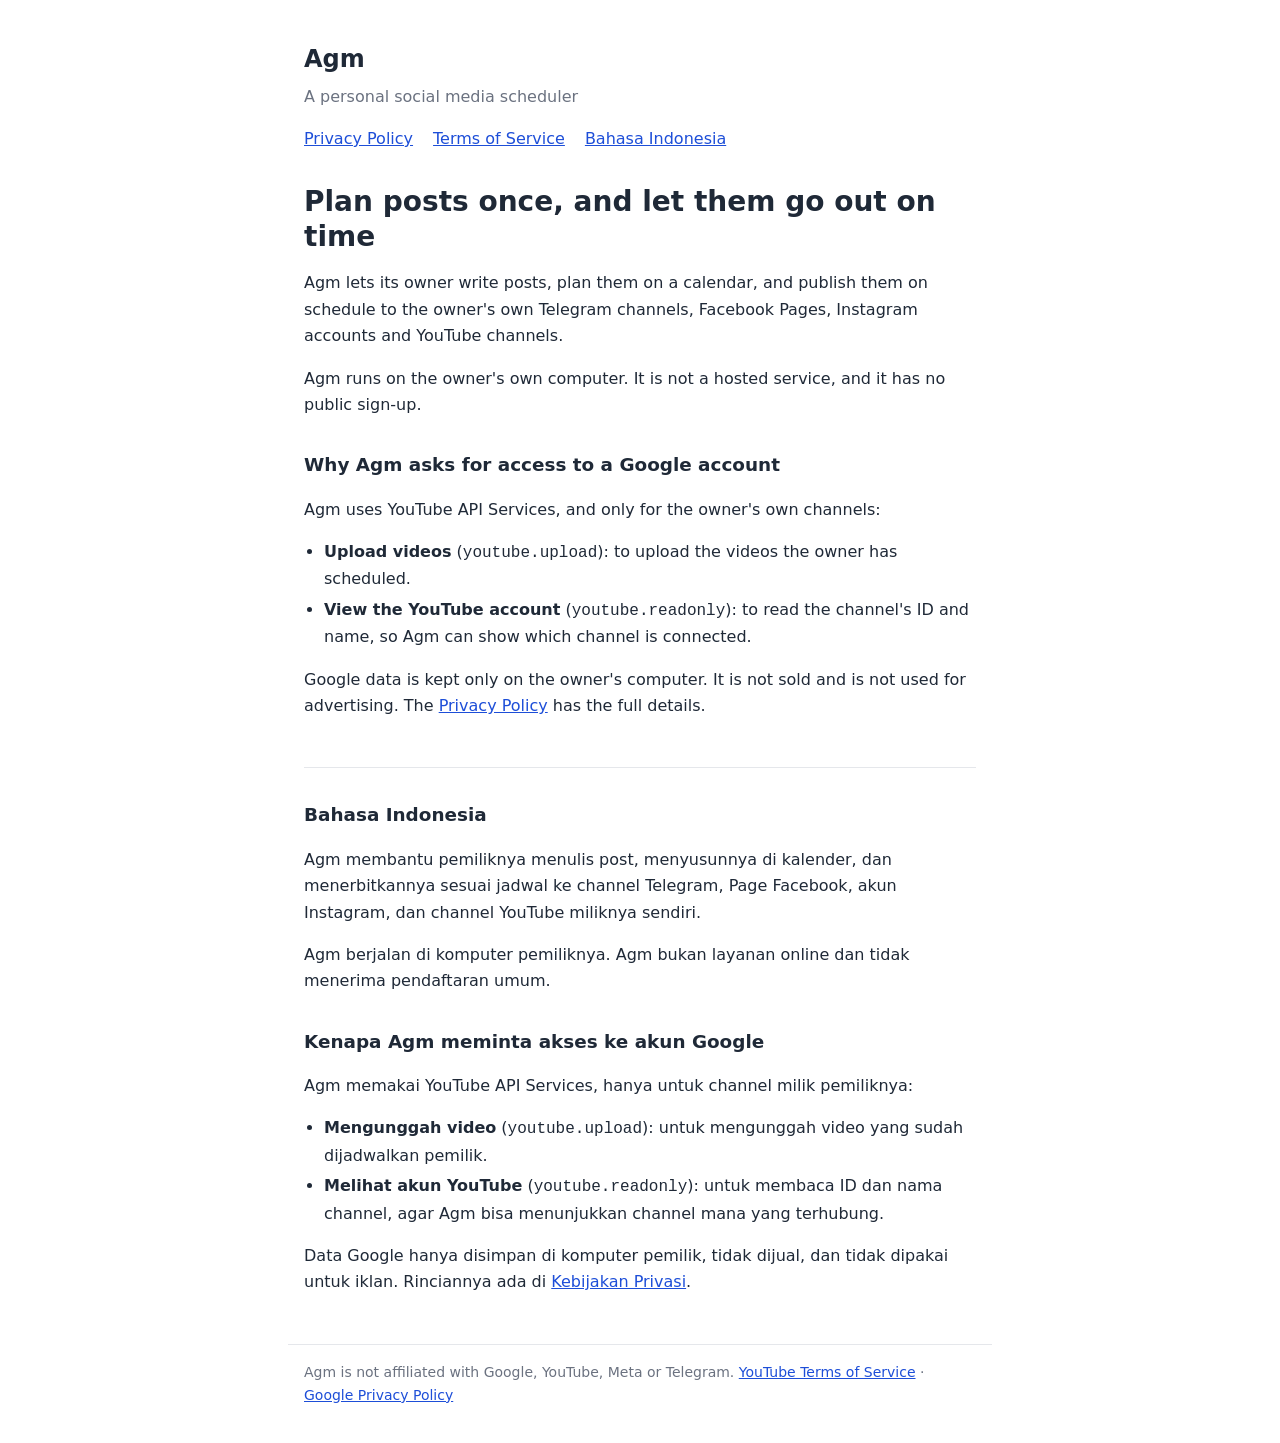
==== index.html @ 5116f242 "Add Agm home, privacy and terms pages Google's consent screen settings link to these pages.  Co-Auth" ====
<!doctype html>
<html lang="en">
<head>
  <meta charset="utf-8">
  <meta name="viewport" content="width=device-width, initial-scale=1">
  <title>Agm - personal social media scheduler</title>
  <meta name="description" content="Agm is a personal social media scheduler that runs on its owner's own computer.">
  <link rel="stylesheet" href="style.css">
</head>
<body>
  <header>
    <a class="brand" href="./">Agm</a>
    <p class="tagline">A personal social media scheduler</p>
    <nav>
      <a href="privacy.html">Privacy Policy</a>
      <a href="terms.html">Terms of Service</a>
      <a href="#id">Bahasa Indonesia</a>
    </nav>
  </header>

  <main>
    <h1>Plan posts once, and let them go out on time</h1>
    <p>Agm lets its owner write posts, plan them on a calendar, and publish them on schedule to the owner's own Telegram channels, Facebook Pages, Instagram accounts and YouTube channels.</p>
    <p>Agm runs on the owner's own computer. It is not a hosted service, and it has no public sign-up.</p>

    <h2>Why Agm asks for access to a Google account</h2>
    <p>Agm uses YouTube API Services, and only for the owner's own channels:</p>
    <ul>
      <li><strong>Upload videos</strong> (<code>youtube.upload</code>): to upload the videos the owner has scheduled.</li>
      <li><strong>View the YouTube account</strong> (<code>youtube.readonly</code>): to read the channel's ID and name, so Agm can show which channel is connected.</li>
    </ul>
    <p>Google data is kept only on the owner's computer. It is not sold and is not used for advertising. The <a href="privacy.html">Privacy Policy</a> has the full details.</p>

    <section class="lang" id="id" lang="id">
      <h2>Bahasa Indonesia</h2>
      <p>Agm membantu pemiliknya menulis post, menyusunnya di kalender, dan menerbitkannya sesuai jadwal ke channel Telegram, Page Facebook, akun Instagram, dan channel YouTube miliknya sendiri.</p>
      <p>Agm berjalan di komputer pemiliknya. Agm bukan layanan online dan tidak menerima pendaftaran umum.</p>
      <h2>Kenapa Agm meminta akses ke akun Google</h2>
      <p>Agm memakai YouTube API Services, hanya untuk channel milik pemiliknya:</p>
      <ul>
        <li><strong>Mengunggah video</strong> (<code>youtube.upload</code>): untuk mengunggah video yang sudah dijadwalkan pemilik.</li>
        <li><strong>Melihat akun YouTube</strong> (<code>youtube.readonly</code>): untuk membaca ID dan nama channel, agar Agm bisa menunjukkan channel mana yang terhubung.</li>
      </ul>
      <p>Data Google hanya disimpan di komputer pemilik, tidak dijual, dan tidak dipakai untuk iklan. Rinciannya ada di <a href="privacy.html#id">Kebijakan Privasi</a>.</p>
    </section>
  </main>

  <footer>
    Agm is not affiliated with Google, YouTube, Meta or Telegram.
    <a href="https://www.youtube.com/t/terms">YouTube Terms of Service</a> &middot;
    <a href="https://www.google.com/policies/privacy">Google Privacy Policy</a>
  </footer>
</body>
</html>
---- style.css ----
:root {
  color-scheme: light dark;
  --bg: #ffffff;
  --text: #1f2937;
  --muted: #6b7280;
  --line: #e5e7eb;
  --accent: #1d4ed8;
}

@media (prefers-color-scheme: dark) {
  :root {
    --bg: #111827;
    --text: #e5e7eb;
    --muted: #9ca3af;
    --line: #374151;
    --accent: #93c5fd;
  }
}

* { box-sizing: border-box; }

body {
  margin: 0;
  background: var(--bg);
  color: var(--text);
  font: 16px/1.65 system-ui, -apple-system, "Segoe UI", Roboto, sans-serif;
}

main, header, footer {
  max-width: 44rem;
  margin: 0 auto;
  padding: 0 16px;
}

header { padding-top: 2.5rem; }

.brand {
  color: var(--text);
  font-size: 1.5rem;
  font-weight: 700;
  text-decoration: none;
}

.tagline { margin: 0.25rem 0 0; color: var(--muted); }

nav { margin-top: 1rem; display: flex; flex-wrap: wrap; gap: 0.25rem 1.25rem; }

h1 { font-size: 1.75rem; line-height: 1.25; margin: 2rem 0 0.5rem; }
h2 { font-size: 1.15rem; margin: 2rem 0 0.5rem; }

.updated { color: var(--muted); font-size: 0.875rem; margin: 0; }

.lang {
  border-top: 1px solid var(--line);
  margin-top: 3rem;
}

a { color: var(--accent); overflow-wrap: anywhere; }

ul { padding-left: 1.25rem; }
li { margin: 0.25rem 0; }

footer {
  border-top: 1px solid var(--line);
  margin-top: 3rem;
  padding-top: 1rem;
  padding-bottom: 2.5rem;
  color: var(--muted);
  font-size: 0.875rem;
}
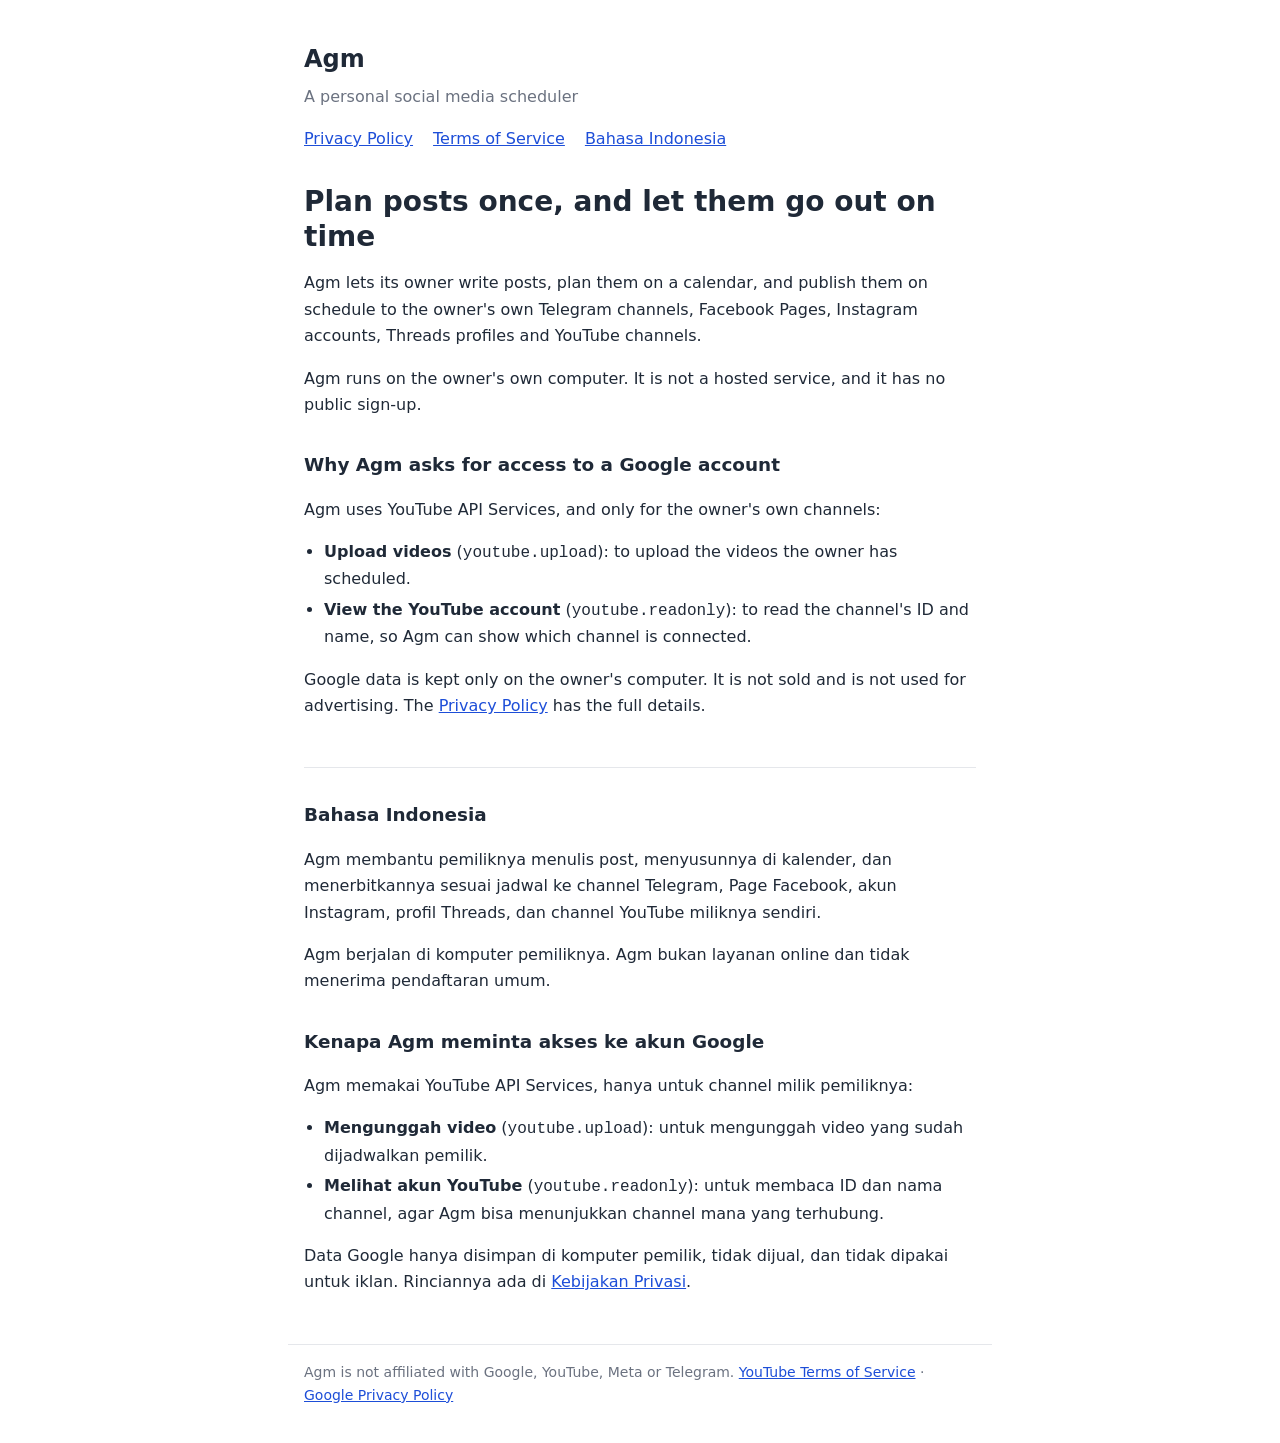
==== commit 64ac2ecd: "Add Threads to the pages, and its sign-in relay Threads sends its sign-in reply to a public address," ====
--- a/index.html
+++ b/index.html
@@ -20,7 +20,7 @@
 
   <main>
     <h1>Plan posts once, and let them go out on time</h1>
-    <p>Agm lets its owner write posts, plan them on a calendar, and publish them on schedule to the owner's own Telegram channels, Facebook Pages, Instagram accounts and YouTube channels.</p>
+    <p>Agm lets its owner write posts, plan them on a calendar, and publish them on schedule to the owner's own Telegram channels, Facebook Pages, Instagram accounts, Threads profiles and YouTube channels.</p>
     <p>Agm runs on the owner's own computer. It is not a hosted service, and it has no public sign-up.</p>
 
     <h2>Why Agm asks for access to a Google account</h2>
@@ -33,7 +33,7 @@
 
     <section class="lang" id="id" lang="id">
       <h2>Bahasa Indonesia</h2>
-      <p>Agm membantu pemiliknya menulis post, menyusunnya di kalender, dan menerbitkannya sesuai jadwal ke channel Telegram, Page Facebook, akun Instagram, dan channel YouTube miliknya sendiri.</p>
+      <p>Agm membantu pemiliknya menulis post, menyusunnya di kalender, dan menerbitkannya sesuai jadwal ke channel Telegram, Page Facebook, akun Instagram, profil Threads, dan channel YouTube miliknya sendiri.</p>
       <p>Agm berjalan di komputer pemiliknya. Agm bukan layanan online dan tidak menerima pendaftaran umum.</p>
       <h2>Kenapa Agm meminta akses ke akun Google</h2>
       <p>Agm memakai YouTube API Services, hanya untuk channel milik pemiliknya:</p>
